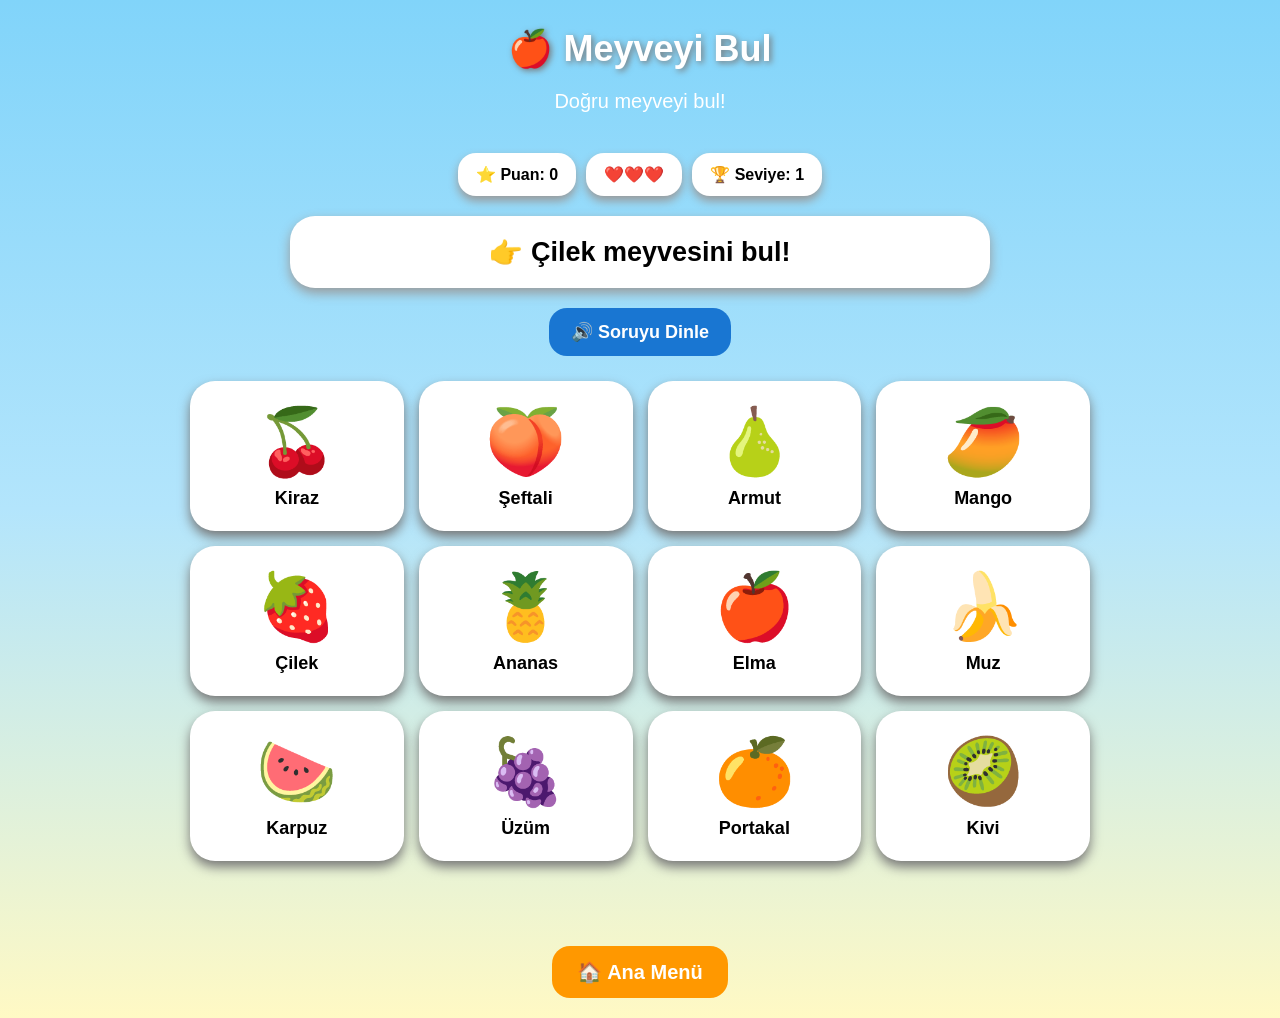
==== pages/meyveler.html @ 3ea0b8ef "Add files via upload" ====
<!DOCTYPE html>
<html lang="tr">
<head>
<meta charset="UTF-8">
<meta name="viewport" content="width=device-width,initial-scale=1.0">

<title>🍎 Meyveyi Bul - Minik Kaşif</title>

<style>
*{
    box-sizing:border-box;
}

body{
    margin:0;
    min-height:100vh;
    font-family:Arial,sans-serif;
    text-align:center;

    background:
    linear-gradient(
        180deg,
        #81D4FA,
        #B3E5FC,
        #FFF9C4
    );

    overflow-x:hidden;
}

header{
    padding:20px;
    color:white;
}

h1{
    font-size:36px;
    margin:8px;
    text-shadow:2px 2px 6px #777;
}

header p{
    font-size:20px;
}

.info{
    display:flex;
    justify-content:center;
    gap:10px;
    flex-wrap:wrap;
}

.box{
    background:white;
    padding:12px 18px;
    border-radius:18px;
    font-weight:bold;
    box-shadow:0 5px 10px #999;
}

#question{
    width:92%;
    max-width:700px;

    margin:20px auto 10px;
    padding:20px;

    background:white;
    border-radius:25px;

    font-size:27px;
    font-weight:bold;

    box-shadow:0 5px 12px #999;
}

.listen{
    border:0;
    border-radius:18px;

    padding:13px 22px;

    background:#1976D2;
    color:white;

    font-size:18px;
    font-weight:bold;

    cursor:pointer;
    margin:10px;
}

#fruits{
    display:grid;

    grid-template-columns:
    repeat(4,1fr);

    gap:15px;

    width:95%;
    max-width:900px;

    margin:15px auto;
}

.fruit{
    min-height:150px;

    border:none;
    border-radius:25px;

    background:white;

    font-size:65px;

    cursor:pointer;

    box-shadow:
    0 6px 12px #777;

    transition:.2s;
}

.fruit:hover{
    transform:scale(1.05);
}

.fruit span{
    display:block;

    margin-top:8px;

    font-size:18px;
    font-weight:bold;
}

.correct{
    background:#4CAF50!important;
    color:white;
}

.wrong{
    background:#F44336!important;
    color:white;

    animation:shake .3s;
}

@keyframes shake{

    25%{
        transform:translateX(-10px);
    }

    50%{
        transform:translateX(10px);
    }

    75%{
        transform:translateX(-10px);
    }

}

#message{
    min-height:50px;

    color:white;

    font-size:28px;
    font-weight:bold;
}

.home{
    margin:20px;

    padding:14px 25px;

    border:none;

    border-radius:18px;

    background:#FF9800;

    color:white;

    font-size:20px;

    font-weight:bold;

    cursor:pointer;
}

@media(max-width:600px){

    h1{
        font-size:29px;
    }

    #question{
        font-size:22px;
    }

    #fruits{
        grid-template-columns:
        repeat(2,1fr);

        gap:10px;
    }

    .fruit{
        min-height:125px;
        font-size:50px;
    }

    .fruit span{
        font-size:16px;
    }

}
</style>
</head>

<body>

<header>

<h1>🍎 Meyveyi Bul</h1>

<p>Doğru meyveyi bul!</p>

</header>


<div class="info">

<div class="box" id="score">
⭐ Puan: 0
</div>

<div class="box" id="lives">
❤️❤️❤️
</div>

<div class="box" id="level">
🏆 Seviye: 1
</div>

</div>


<div id="question">
Hazırlanıyor...
</div>


<button
class="listen"
onclick="readQuestion()">

🔊 Soruyu Dinle

</button>


<div id="fruits"></div>


<div id="message"></div>


<button
class="home"
onclick="location.href='../index.html'">

🏠 Ana Menü

</button>


<script>

/* =================================
   🍎 MEYVELER
================================= */

const fruits=[

{
    emoji:"🍎",
    name:"Elma"
},

{
    emoji:"🍌",
    name:"Muz"
},

{
    emoji:"🍊",
    name:"Portakal"
},

{
    emoji:"🍓",
    name:"Çilek"
},

{
    emoji:"🍇",
    name:"Üzüm"
},

{
    emoji:"🍉",
    name:"Karpuz"
},

{
    emoji:"🍐",
    name:"Armut"
},

{
    emoji:"🍑",
    name:"Şeftali"
},

{
    emoji:"🍍",
    name:"Ananas"
},

{
    emoji:"🥝",
    name:"Kivi"
},

{
    emoji:"🍒",
    name:"Kiraz"
},

{
    emoji:"🥭",
    name:"Mango"
}

];


/* =================================
   OYUN
================================= */

let correct=null;

let score=0;

let lives=3;

let level=1;

let locked=false;


/* =================================
   KARIŞTIR
================================= */

function shuffle(array){

    const a=[...array];

    for(
        let i=a.length-1;
        i>0;
        i--
    ){

        const j=
        Math.floor(
            Math.random()*(i+1)
        );

        [a[i],a[j]]=
        [a[j],a[i]];

    }

    return a;

}


/* =================================
   SESLENDİRME
================================= */

function speak(text){

    if(
        !("speechSynthesis" in window)
    ){

        return;

    }

    speechSynthesis.cancel();

    const voice=
    new SpeechSynthesisUtterance(text);

    voice.lang="tr-TR";

    voice.rate=.82;

    voice.pitch=1.1;

    speechSynthesis.speak(voice);

}


/* =================================
   SORUYU DİNLE
================================= */

function readQuestion(){

    if(!correct){
        return;
    }

    speak(
        correct.name+
        " meyvesini bul"
    );

}


/* =================================
   SES EFEKTİ
================================= */

let audio=null;


function getAudio(){

    if(!audio){

        audio=
        new(
            window.AudioContext ||
            window.webkitAudioContext
        )();

    }

    return audio;

}


function beep(
    frequency,
    duration,
    type="sine"
){

    const context=
    getAudio();

    const oscillator=
    context.createOscillator();

    const gain=
    context.createGain();

    oscillator.type=type;

    oscillator.frequency.value=
    frequency;

    oscillator.connect(gain);

    gain.connect(
        context.destination
    );

    gain.gain.value=.15;

    oscillator.start();

    gain.gain.exponentialRampToValueAtTime(
        .0001,
        context.currentTime+
        duration
    );

    oscillator.stop(
        context.currentTime+
        duration
    );

}


/* =================================
   DOĞRU SES
================================= */

function correctSound(){

    beep(
        700,
        .12,
        "triangle"
    );

    setTimeout(()=>{

        beep(
            900,
            .12,
            "triangle"
        );

    },120);

    setTimeout(()=>{

        beep(
            1200,
            .18,
            "triangle"
        );

    },240);

}


/* =================================
   YANLIŞ SES
================================= */

function wrongSound(){

    beep(
        250,
        .35,
        "sawtooth"
    );

}


/* =================================
   YENİ SORU
================================= */

function newQuestion(){

    locked=false;

    correct=
    fruits[
        Math.floor(
            Math.random()*
            fruits.length
        )
    ];


    document.getElementById(
        "question"
    ).innerHTML=

    "👉 <b>"+
    correct.name+
    "</b> meyvesini bul!";


    createFruits();


    setTimeout(
        readQuestion,
        300
    );

}


/* =================================
   MEYVELERİ OLUŞTUR
================================= */

function createFruits(){

    const area=
    document.getElementById(
        "fruits"
    );

    area.innerHTML="";


    shuffle(fruits).forEach(
        (fruit,index)=>{

            const button=
            document.createElement(
                "button"
            );


            button.className=
            "fruit";


            button.innerHTML=

            fruit.emoji+
            "<span>"+
            fruit.name+
            "</span>";


            button.onclick=()=>{

                checkAnswer(
                    button,
                    fruit
                );

            };


            area.appendChild(
                button
            );

        }
    );

}


/* =================================
   CEVAP
================================= */

function checkAnswer(
    button,
    fruit
){

    if(locked){
        return;
    }

    locked=true;


    /* DOĞRU */

    if(
        fruit.name===
        correct.name
    ){

        score++;


        if(
            score%5===0
        ){

            level++;

        }


        button.classList.add(
            "correct"
        );


        document.getElementById(
            "message"
        ).textContent=
        "🎉 Aferin! Doğru meyve!";


        correctSound();


        speak(
            "Aferin! "+
            correct.name
        );


        updateInfo();


        setTimeout(()=>{

            document.getElementById(
                "message"
            ).textContent="";


            newQuestion();

        },1100);

    }


    /* YANLIŞ */

    else{

        lives--;


        button.classList.add(
            "wrong"
        );


        document.getElementById(
            "message"
        ).textContent=
        "😊 Tekrar dene!";


        wrongSound();


        speak(
            "Tekrar dene!"
        );


        updateInfo();


        setTimeout(()=>{

            button.classList.remove(
                "wrong"
            );


            if(
                lives<=0
            ){

                gameOver();

            }
            else{

                locked=false;

            }

        },750);

    }

}


/* =================================
   BİLGİLER
================================= */

function updateInfo(){

    document.getElementById(
        "score"
    ).textContent=
    "⭐ Puan: "+
    score;


    document.getElementById(
        "lives"
    ).textContent=

    lives>0
    ?"❤️".repeat(lives)
    :"💔";


    document.getElementById(
        "level"
    ).textContent=
    "🏆 Seviye: "+
    level;

}


/* =================================
   OYUN BİTTİ
================================= */

function gameOver(){

    locked=true;


    document.getElementById(
        "question"
    ).textContent=
    "🎮 Oyun Bitti!";


    speak(
        "Oyun bitti. "+
        score+
        " puan kazandın."
    );


    setTimeout(()=>{

        if(
            confirm(
                "🎮 Tekrar oynamak ister misin?"
            )
        ){

            score=0;

            lives=3;

            level=1;


            updateInfo();

            newQuestion();

        }
        else{

            location.href=
            "../index.html";

        }

    },800);

}


/* =================================
   BAŞLAT
================================= */

updateInfo();

newQuestion();

</script>

</body>
</html>
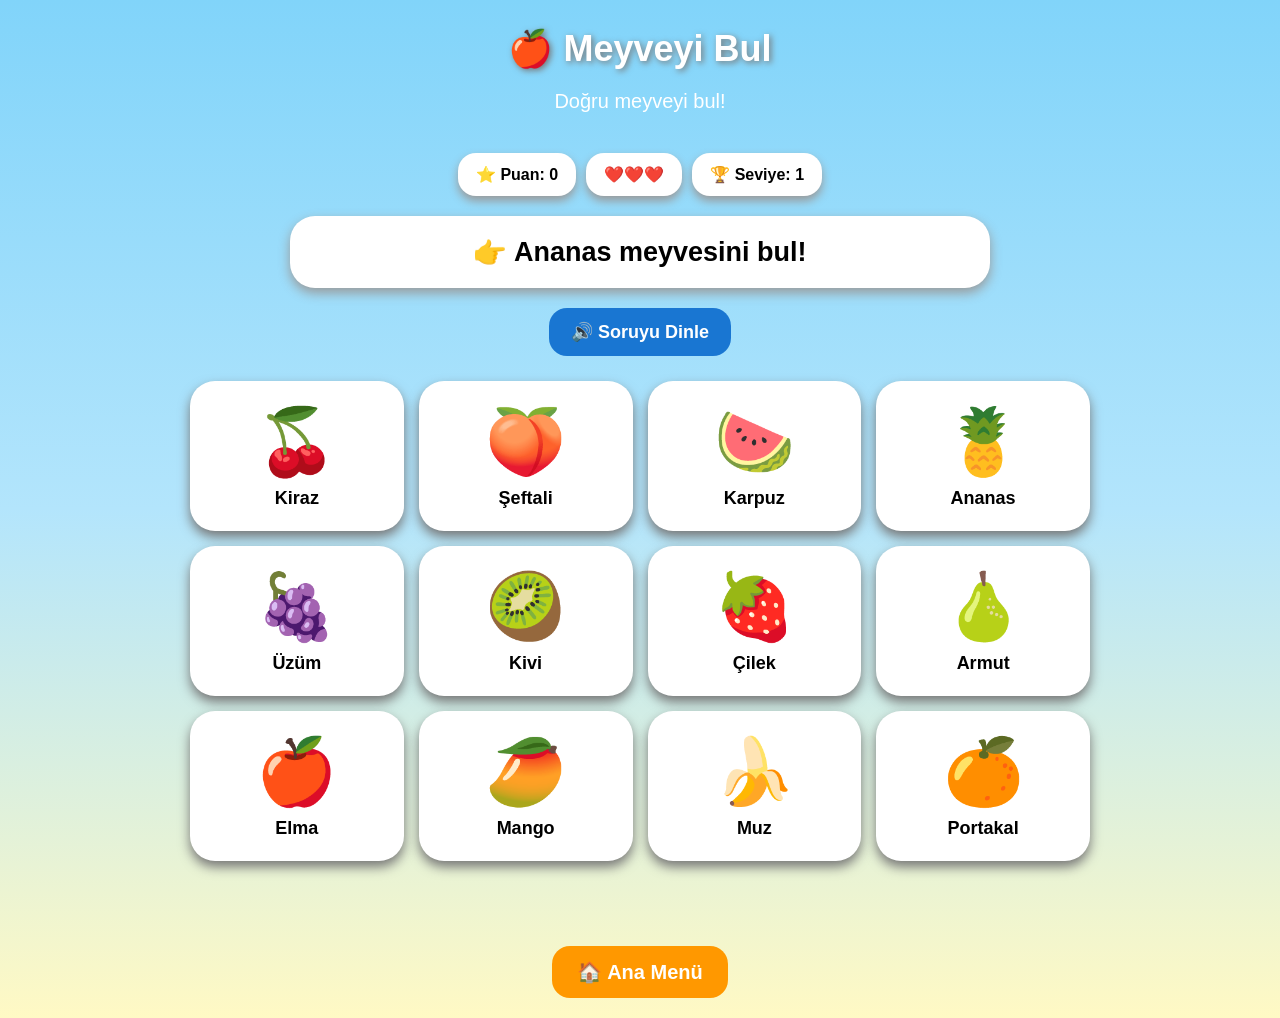
==== commit 65a98d79: "Add files via upload" ====
--- a/pages/meyveler.html
+++ b/pages/meyveler.html
@@ -1,5 +1,6 @@
 <!DOCTYPE html>
 <html lang="tr">
+
 <head>
 <meta charset="UTF-8">
 <meta name="viewport" content="width=device-width,initial-scale=1.0">
@@ -7,6 +8,7 @@
 <title>🍎 Meyveyi Bul - Minik Kaşif</title>
 
 <style>
+
 *{
     box-sizing:border-box;
 }
@@ -88,6 +90,12 @@
 
     cursor:pointer;
     margin:10px;
+
+    -webkit-tap-highlight-color:transparent;
+}
+
+.listen:active{
+    transform:scale(.96);
 }
 
 #fruits{
@@ -120,10 +128,16 @@
     0 6px 12px #777;
 
     transition:.2s;
+
+    -webkit-tap-highlight-color:transparent;
 }
 
 .fruit:hover{
     transform:scale(1.05);
+}
+
+.fruit:active{
+    transform:scale(.96);
 }
 
 .fruit span{
@@ -190,6 +204,8 @@
     font-weight:bold;
 
     cursor:pointer;
+
+    -webkit-tap-highlight-color:transparent;
 }
 
 @media(max-width:600px){
@@ -219,8 +235,10 @@
     }
 
 }
+
 </style>
 </head>
+
 
 <body>
 
@@ -257,6 +275,7 @@
 
 <button
 class="listen"
+id="listenButton"
 onclick="readQuestion()">
 
 🔊 Soruyu Dinle
@@ -285,7 +304,7 @@
    🍎 MEYVELER
 ================================= */
 
-const fruits=[
+const fruits = [
 
 {
     emoji:"🍎",
@@ -351,40 +370,42 @@
 
 
 /* =================================
-   OYUN
-================================= */
-
-let correct=null;
-
-let score=0;
-
-let lives=3;
-
-let level=1;
-
-let locked=false;
-
-
-/* =================================
-   KARIŞTIR
+   🎮 OYUN DEĞİŞKENLERİ
+================================= */
+
+let correct = null;
+
+let score = 0;
+
+let lives = 3;
+
+let level = 1;
+
+let locked = false;
+
+let audio = null;
+
+
+/* =================================
+   🔀 KARIŞTIR
 ================================= */
 
 function shuffle(array){
 
-    const a=[...array];
+    const a = [...array];
 
     for(
-        let i=a.length-1;
-        i>0;
+        let i = a.length - 1;
+        i > 0;
         i--
     ){
 
-        const j=
+        const j =
         Math.floor(
-            Math.random()*(i+1)
-        );
-
-        [a[i],a[j]]=
+            Math.random() * (i + 1)
+        );
+
+        [a[i],a[j]] =
         [a[j],a[i]];
 
     }
@@ -395,37 +416,80 @@
 
 
 /* =================================
-   SESLENDİRME
+   🔊 AUDIO CONTEXT
+================================= */
+
+function getAudio(){
+
+    if(!audio){
+
+        const AudioContext =
+        window.AudioContext ||
+        window.webkitAudioContext;
+
+        if(!AudioContext){
+            return null;
+        }
+
+        audio = new AudioContext();
+
+    }
+
+    if(audio.state === "suspended"){
+
+        audio.resume().catch(
+            () => {}
+        );
+
+    }
+
+    return audio;
+
+}
+
+
+/* =================================
+   🗣️ KONUŞMA
 ================================= */
 
 function speak(text){
 
-    if(
-        !("speechSynthesis" in window)
-    ){
-
+    if(!("speechSynthesis" in window)){
         return;
-
-    }
-
-    speechSynthesis.cancel();
-
-    const voice=
-    new SpeechSynthesisUtterance(text);
-
-    voice.lang="tr-TR";
-
-    voice.rate=.82;
-
-    voice.pitch=1.1;
-
-    speechSynthesis.speak(voice);
-
-}
-
-
-/* =================================
-   SORUYU DİNLE
+    }
+
+    try{
+
+        speechSynthesis.cancel();
+
+        const voice =
+        new SpeechSynthesisUtterance(text);
+
+        voice.lang = "tr-TR";
+
+        voice.rate = 0.82;
+
+        voice.pitch = 1.1;
+
+        voice.volume = 1;
+
+        speechSynthesis.speak(voice);
+
+    }
+    catch(error){
+
+        console.log(
+            "Seslendirme hatası:",
+            error
+        );
+
+    }
+
+}
+
+
+/* =================================
+   🔊 SORUYU DİNLE
 ================================= */
 
 function readQuestion(){
@@ -434,8 +498,26 @@
         return;
     }
 
+    /*
+       Kullanıcı butona bastığı için
+       telefon ses iznini burada alıyoruz.
+    */
+
+    const context = getAudio();
+
+    if(
+        context &&
+        context.state === "suspended"
+    ){
+
+        context.resume().catch(
+            () => {}
+        );
+
+    }
+
     speak(
-        correct.name+
+        correct.name +
         " meyvesini bul"
     );
 
@@ -443,47 +525,38 @@
 
 
 /* =================================
-   SES EFEKTİ
-================================= */
-
-let audio=null;
-
-
-function getAudio(){
-
-    if(!audio){
-
-        audio=
-        new(
-            window.AudioContext ||
-            window.webkitAudioContext
-        )();
-
-    }
-
-    return audio;
-
-}
-
+   🔔 BİP SESİ
+================================= */
 
 function beep(
     frequency,
     duration,
-    type="sine"
+    type = "sine"
 ){
 
-    const context=
-    getAudio();
-
-    const oscillator=
+    const context = getAudio();
+
+    if(!context){
+        return;
+    }
+
+    if(context.state === "suspended"){
+
+        context.resume().catch(
+            () => {}
+        );
+
+    }
+
+    const oscillator =
     context.createOscillator();
 
-    const gain=
+    const gain =
     context.createGain();
 
-    oscillator.type=type;
-
-    oscillator.frequency.value=
+    oscillator.type = type;
+
+    oscillator.frequency.value =
     frequency;
 
     oscillator.connect(gain);
@@ -492,51 +565,54 @@
         context.destination
     );
 
-    gain.gain.value=.15;
-
-    oscillator.start();
+    gain.gain.setValueAtTime(
+        0.15,
+        context.currentTime
+    );
 
     gain.gain.exponentialRampToValueAtTime(
-        .0001,
-        context.currentTime+
-        duration
+        0.0001,
+        context.currentTime + duration
+    );
+
+    oscillator.start(
+        context.currentTime
     );
 
     oscillator.stop(
-        context.currentTime+
-        duration
-    );
-
-}
-
-
-/* =================================
-   DOĞRU SES
+        context.currentTime + duration
+    );
+
+}
+
+
+/* =================================
+   ✅ DOĞRU SES
 ================================= */
 
 function correctSound(){
 
     beep(
         700,
-        .12,
+        0.12,
         "triangle"
     );
 
-    setTimeout(()=>{
+    setTimeout(() => {
 
         beep(
             900,
-            .12,
+            0.12,
             "triangle"
         );
 
     },120);
 
-    setTimeout(()=>{
+    setTimeout(() => {
 
         beep(
             1200,
-            .18,
+            0.18,
             "triangle"
         );
 
@@ -546,14 +622,14 @@
 
 
 /* =================================
-   YANLIŞ SES
+   ❌ YANLIŞ SES
 ================================= */
 
 function wrongSound(){
 
     beep(
         250,
-        .35,
+        0.35,
         "sawtooth"
     );
 
@@ -561,17 +637,17 @@
 
 
 /* =================================
-   YENİ SORU
+   🆕 YENİ SORU
 ================================= */
 
 function newQuestion(){
 
-    locked=false;
-
-    correct=
+    locked = false;
+
+    correct =
     fruits[
         Math.floor(
-            Math.random()*
+            Math.random() *
             fruits.length
         )
     ];
@@ -579,60 +655,54 @@
 
     document.getElementById(
         "question"
-    ).innerHTML=
-
-    "👉 <b>"+
-    correct.name+
+    ).innerHTML =
+
+    "👉 <b>" +
+    correct.name +
     "</b> meyvesini bul!";
 
 
     createFruits();
 
-
-    setTimeout(
-        readQuestion,
-        300
-    );
-
-}
-
-
-/* =================================
-   MEYVELERİ OLUŞTUR
+}
+
+
+/* =================================
+   🍎 MEYVELERİ OLUŞTUR
 ================================= */
 
 function createFruits(){
 
-    const area=
+    const area =
     document.getElementById(
         "fruits"
     );
 
-    area.innerHTML="";
+    area.innerHTML = "";
 
 
     shuffle(fruits).forEach(
-        (fruit,index)=>{
-
-            const button=
+        (fruit) => {
+
+            const button =
             document.createElement(
                 "button"
             );
 
 
-            button.className=
+            button.className =
             "fruit";
 
 
-            button.innerHTML=
-
-            fruit.emoji+
-            "<span>"+
-            fruit.name+
+            button.innerHTML =
+
+            fruit.emoji +
+            "<span>" +
+            fruit.name +
             "</span>";
 
 
-            button.onclick=()=>{
+            button.onclick = () => {
 
                 checkAnswer(
                     button,
@@ -653,7 +723,7 @@
 
 
 /* =================================
-   CEVAP
+   🎯 CEVAP KONTROL
 ================================= */
 
 function checkAnswer(
@@ -665,13 +735,15 @@
         return;
     }
 
-    locked=true;
-
-
-    /* DOĞRU */
+    locked = true;
+
+
+    /* =============================
+       ✅ DOĞRU
+    ============================= */
 
     if(
-        fruit.name===
+        fruit.name ===
         correct.name
     ){
 
@@ -679,7 +751,7 @@
 
 
         if(
-            score%5===0
+            score % 5 === 0
         ){
 
             level++;
@@ -694,15 +766,22 @@
 
         document.getElementById(
             "message"
-        ).textContent=
+        ).textContent =
+
         "🎉 Aferin! Doğru meyve!";
 
 
+        /*
+           Kullanıcı zaten meyveye
+           dokunduğu için telefon
+           ses oynatmaya izin verir.
+        */
+
         correctSound();
 
 
         speak(
-            "Aferin! "+
+            "Aferin! " +
             correct.name
         );
 
@@ -710,11 +789,11 @@
         updateInfo();
 
 
-        setTimeout(()=>{
+        setTimeout(() => {
 
             document.getElementById(
                 "message"
-            ).textContent="";
+            ).textContent = "";
 
 
             newQuestion();
@@ -724,7 +803,9 @@
     }
 
 
-    /* YANLIŞ */
+    /* =============================
+       ❌ YANLIŞ
+    ============================= */
 
     else{
 
@@ -738,7 +819,8 @@
 
         document.getElementById(
             "message"
-        ).textContent=
+        ).textContent =
+
         "😊 Tekrar dene!";
 
 
@@ -753,7 +835,7 @@
         updateInfo();
 
 
-        setTimeout(()=>{
+        setTimeout(() => {
 
             button.classList.remove(
                 "wrong"
@@ -761,7 +843,7 @@
 
 
             if(
-                lives<=0
+                lives <= 0
             ){
 
                 gameOver();
@@ -769,7 +851,7 @@
             }
             else{
 
-                locked=false;
+                locked = false;
 
             }
 
@@ -781,59 +863,62 @@
 
 
 /* =================================
-   BİLGİLER
+   📊 BİLGİLERİ GÜNCELLE
 ================================= */
 
 function updateInfo(){
 
     document.getElementById(
         "score"
-    ).textContent=
-    "⭐ Puan: "+
+    ).textContent =
+
+    "⭐ Puan: " +
     score;
 
 
     document.getElementById(
         "lives"
-    ).textContent=
-
-    lives>0
-    ?"❤️".repeat(lives)
-    :"💔";
+    ).textContent =
+
+    lives > 0
+    ? "❤️".repeat(lives)
+    : "💔";
 
 
     document.getElementById(
         "level"
-    ).textContent=
-    "🏆 Seviye: "+
+    ).textContent =
+
+    "🏆 Seviye: " +
     level;
 
 }
 
 
 /* =================================
-   OYUN BİTTİ
+   🎮 OYUN BİTTİ
 ================================= */
 
 function gameOver(){
 
-    locked=true;
+    locked = true;
 
 
     document.getElementById(
         "question"
-    ).textContent=
+    ).textContent =
+
     "🎮 Oyun Bitti!";
 
 
     speak(
-        "Oyun bitti. "+
-        score+
+        "Oyun bitti. " +
+        score +
         " puan kazandın."
     );
 
 
-    setTimeout(()=>{
+    setTimeout(() => {
 
         if(
             confirm(
@@ -841,11 +926,11 @@
             )
         ){
 
-            score=0;
-
-            lives=3;
-
-            level=1;
+            score = 0;
+
+            lives = 3;
+
+            level = 1;
 
 
             updateInfo();
@@ -855,7 +940,7 @@
         }
         else{
 
-            location.href=
+            location.href =
             "../index.html";
 
         }
@@ -866,12 +951,39 @@
 
 
 /* =================================
-   BAŞLAT
+   🚀 BAŞLAT
 ================================= */
 
 updateInfo();
 
 newQuestion();
+
+
+/* =================================
+   📱 TELEFON SES DESTEĞİ
+================================= */
+
+/*
+   Kullanıcı sayfaya ilk kez dokunduğunda
+   AudioContext'i hazırlıyoruz.
+
+   Bu işlem ses çalmaz.
+   Sadece telefonun ses motorunu
+   hazır hale getirir.
+*/
+
+document.addEventListener(
+    "touchstart",
+    function(){
+
+        getAudio();
+
+    },
+    {
+        once:true,
+        passive:true
+    }
+);
 
 </script>
 
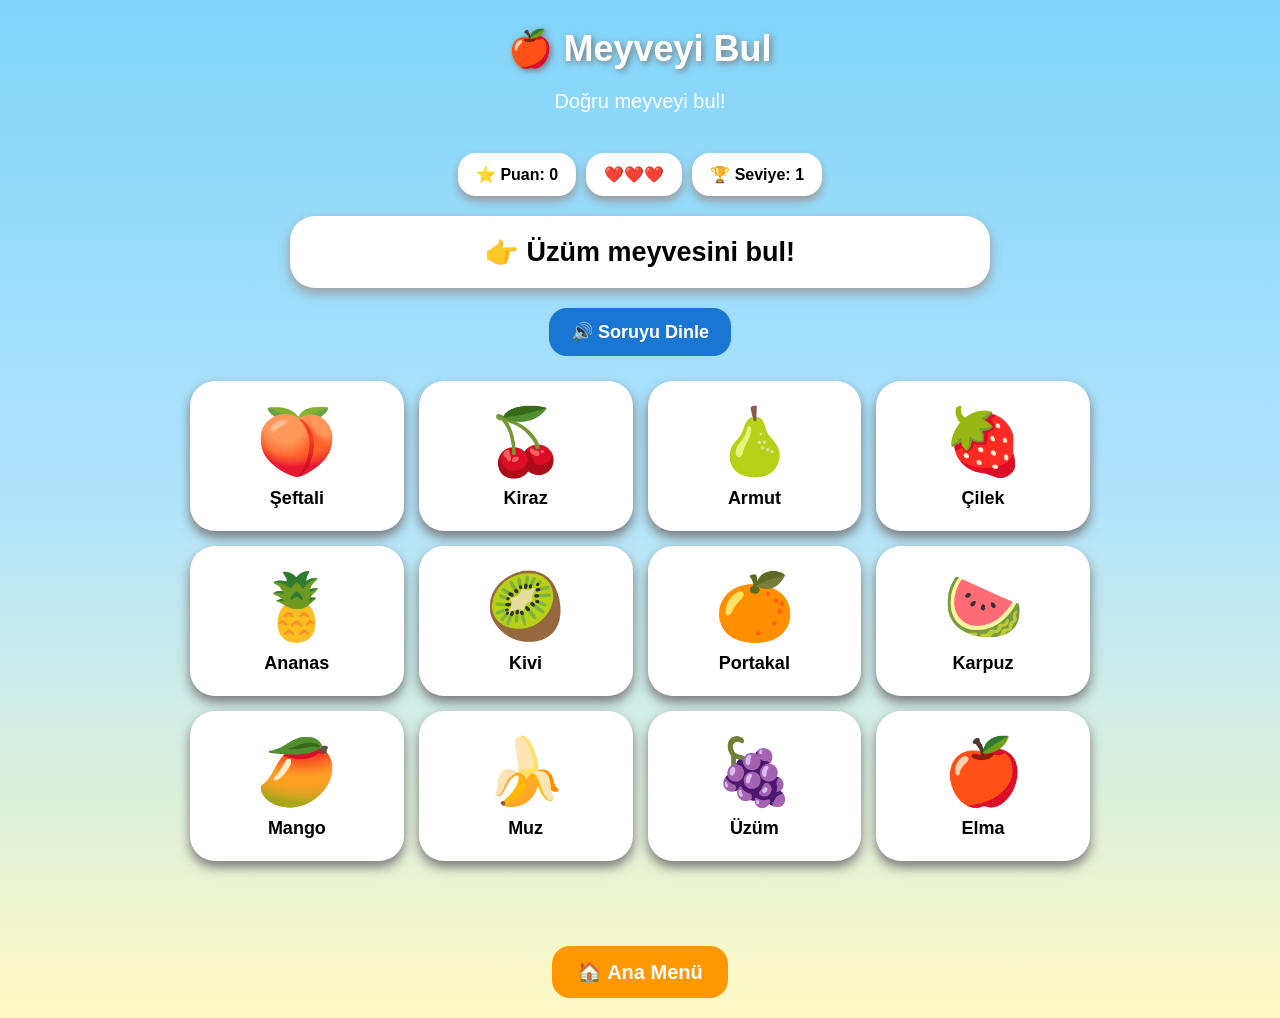
==== commit 32c3526f: "Add files via upload" ====
--- a/pages/meyveler.html
+++ b/pages/meyveler.html
@@ -2,8 +2,13 @@
 <html lang="tr">
 
 <head>
+
 <meta charset="UTF-8">
-<meta name="viewport" content="width=device-width,initial-scale=1.0">
+
+<meta
+    name="viewport"
+    content="width=device-width,initial-scale=1.0"
+>
 
 <title>🍎 Meyveyi Bul - Minik Kaşif</title>
 
@@ -16,7 +21,9 @@
 body{
     margin:0;
     min-height:100vh;
+
     font-family:Arial,sans-serif;
+
     text-align:center;
 
     background:
@@ -38,7 +45,9 @@
 h1{
     font-size:36px;
     margin:8px;
-    text-shadow:2px 2px 6px #777;
+
+    text-shadow:
+    2px 2px 6px #777;
 }
 
 header p{
@@ -46,59 +55,82 @@
 }
 
 .info{
+
     display:flex;
+
     justify-content:center;
+
     gap:10px;
+
     flex-wrap:wrap;
 }
 
 .box{
+
     background:white;
+
     padding:12px 18px;
+
     border-radius:18px;
+
     font-weight:bold;
-    box-shadow:0 5px 10px #999;
+
+    box-shadow:
+    0 5px 10px #999;
 }
 
 #question{
+
     width:92%;
+
     max-width:700px;
 
     margin:20px auto 10px;
+
     padding:20px;
 
     background:white;
+
     border-radius:25px;
 
     font-size:27px;
+
     font-weight:bold;
 
-    box-shadow:0 5px 12px #999;
+    box-shadow:
+    0 5px 12px #999;
 }
 
 .listen{
+
     border:0;
+
     border-radius:18px;
 
     padding:13px 22px;
 
     background:#1976D2;
+
     color:white;
 
     font-size:18px;
+
     font-weight:bold;
 
     cursor:pointer;
+
     margin:10px;
 
     -webkit-tap-highlight-color:transparent;
 }
 
 .listen:active{
-    transform:scale(.96);
+
+    transform:scale(.95);
 }
 
 #fruits{
+
     display:grid;
 
     grid-template-columns:
@@ -107,15 +139,18 @@
     gap:15px;
 
     width:95%;
+
     max-width:900px;
 
     margin:15px auto;
 }
 
 .fruit{
+
     min-height:150px;
 
     border:none;
+
     border-radius:25px;
 
     background:white;
@@ -133,29 +168,37 @@
 }
 
 .fruit:hover{
+
     transform:scale(1.05);
 }
 
 .fruit:active{
-    transform:scale(.96);
+
+    transform:scale(.95);
 }
 
 .fruit span{
+
     display:block;
 
     margin-top:8px;
 
     font-size:18px;
+
     font-weight:bold;
 }
 
 .correct{
-    background:#4CAF50!important;
+
+    background:#4CAF50 !important;
+
     color:white;
 }
 
 .wrong{
-    background:#F44336!important;
+
+    background:#F44336 !important;
+
     color:white;
 
     animation:shake .3s;
@@ -178,15 +221,18 @@
 }
 
 #message{
+
     min-height:50px;
 
     color:white;
 
     font-size:28px;
+
     font-weight:bold;
 }
 
 .home{
+
     margin:20px;
 
     padding:14px 25px;
@@ -204,8 +250,6 @@
     font-weight:bold;
 
     cursor:pointer;
-
-    -webkit-tap-highlight-color:transparent;
 }
 
 @media(max-width:600px){
@@ -219,6 +263,7 @@
     }
 
     #fruits{
+
         grid-template-columns:
         repeat(2,1fr);
 
@@ -226,21 +271,26 @@
     }
 
     .fruit{
+
         min-height:125px;
+
         font-size:50px;
     }
 
     .fruit span{
+
         font-size:16px;
     }
 
 }
 
 </style>
+
 </head>
 
 
 <body>
+
 
 <header>
 
@@ -269,14 +319,16 @@
 
 
 <div id="question">
+
 Hazırlanıyor...
+
 </div>
 
 
 <button
 class="listen"
 id="listenButton"
-onclick="readQuestion()">
+onclick="playQuestionSound()">
 
 🔊 Soruyu Dinle
 
@@ -300,78 +352,91 @@
 
 <script>
 
-/* =================================
+
+/* =========================================
    🍎 MEYVELER
-================================= */
+========================================= */
 
 const fruits = [
 
-{
-    emoji:"🍎",
-    name:"Elma"
-},
-
-{
-    emoji:"🍌",
-    name:"Muz"
-},
-
-{
-    emoji:"🍊",
-    name:"Portakal"
-},
-
-{
-    emoji:"🍓",
-    name:"Çilek"
-},
-
-{
-    emoji:"🍇",
-    name:"Üzüm"
-},
-
-{
-    emoji:"🍉",
-    name:"Karpuz"
-},
-
-{
-    emoji:"🍐",
-    name:"Armut"
-},
-
-{
-    emoji:"🍑",
-    name:"Şeftali"
-},
-
-{
-    emoji:"🍍",
-    name:"Ananas"
-},
-
-{
-    emoji:"🥝",
-    name:"Kivi"
-},
-
-{
-    emoji:"🍒",
-    name:"Kiraz"
-},
-
-{
-    emoji:"🥭",
-    name:"Mango"
-}
+    {
+        emoji:"🍎",
+        name:"Elma",
+        sound:"elma.mp3"
+    },
+
+    {
+        emoji:"🍌",
+        name:"Muz",
+        sound:"muz.mp3"
+    },
+
+    {
+        emoji:"🍊",
+        name:"Portakal",
+        sound:"portakal.mp3"
+    },
+
+    {
+        emoji:"🍓",
+        name:"Çilek",
+        sound:"cilek.mp3"
+    },
+
+    {
+        emoji:"🍇",
+        name:"Üzüm",
+        sound:"uzum.mp3"
+    },
+
+    {
+        emoji:"🍉",
+        name:"Karpuz",
+        sound:"karpuz.mp3"
+    },
+
+    {
+        emoji:"🍐",
+        name:"Armut",
+        sound:"armut.mp3"
+    },
+
+    {
+        emoji:"🍑",
+        name:"Şeftali",
+        sound:"seftali.mp3"
+    },
+
+    {
+        emoji:"🍍",
+        name:"Ananas",
+        sound:"ananas.mp3"
+    },
+
+    {
+        emoji:"🥝",
+        name:"Kivi",
+        sound:"kivi.mp3"
+    },
+
+    {
+        emoji:"🍒",
+        name:"Kiraz",
+        sound:"kiraz.mp3"
+    },
+
+    {
+        emoji:"🥭",
+        name:"Mango",
+        sound:"mango.mp3"
+    }
 
 ];
 
 
-/* =================================
-   🎮 OYUN DEĞİŞKENLERİ
-================================= */
+/* =========================================
+   🎮 DEĞİŞKENLER
+========================================= */
 
 let correct = null;
 
@@ -383,16 +448,125 @@
 
 let locked = false;
 
-let audio = null;
-
-
-/* =================================
+
+/* =========================================
+   🔊 SES DOSYASI
+========================================= */
+
+let currentAudio = null;
+
+
+/* =========================================
+   🔊 SES ÇAL
+========================================= */
+
+function playSound(file){
+
+    try{
+
+        if(currentAudio){
+
+            currentAudio.pause();
+
+            currentAudio.currentTime = 0;
+
+        }
+
+
+        currentAudio =
+        new Audio(
+            "../sounds/" + file
+        );
+
+
+        currentAudio.volume = 1;
+
+
+        const promise =
+        currentAudio.play();
+
+
+        if(promise){
+
+            promise.catch(error => {
+
+                console.log(
+                    "Ses oynatılamadı:",
+                    error
+                );
+
+            });
+
+        }
+
+    }
+
+    catch(error){
+
+        console.log(
+            "Ses hatası:",
+            error
+        );
+
+    }
+
+}
+
+
+/* =========================================
+   🔊 SORUYU DİNLE
+========================================= */
+
+function playQuestionSound(){
+
+    if(!correct){
+
+        return;
+
+    }
+
+    playSound(
+        correct.sound
+    );
+
+}
+
+
+/* =========================================
+   ✅ DOĞRU SES
+========================================= */
+
+function correctSound(){
+
+    playSound(
+        "aferin.mp3"
+    );
+
+}
+
+
+/* =========================================
+   ❌ YANLIŞ SES
+========================================= */
+
+function wrongSound(){
+
+    playSound(
+        "tekrar-dene.mp3"
+    );
+
+}
+
+
+/* =========================================
    🔀 KARIŞTIR
-================================= */
+========================================= */
 
 function shuffle(array){
 
-    const a = [...array];
+    const a =
+    [...array];
+
 
     for(
         let i = a.length - 1;
@@ -402,247 +576,36 @@
 
         const j =
         Math.floor(
-            Math.random() * (i + 1)
+            Math.random() *
+            (i + 1)
         );
 
-        [a[i],a[j]] =
-        [a[j],a[i]];
-
-    }
+
+        [
+            a[i],
+            a[j]
+        ] =
+        [
+            a[j],
+            a[i]
+        ];
+
+    }
+
 
     return a;
 
 }
 
 
-/* =================================
-   🔊 AUDIO CONTEXT
-================================= */
-
-function getAudio(){
-
-    if(!audio){
-
-        const AudioContext =
-        window.AudioContext ||
-        window.webkitAudioContext;
-
-        if(!AudioContext){
-            return null;
-        }
-
-        audio = new AudioContext();
-
-    }
-
-    if(audio.state === "suspended"){
-
-        audio.resume().catch(
-            () => {}
-        );
-
-    }
-
-    return audio;
-
-}
-
-
-/* =================================
-   🗣️ KONUŞMA
-================================= */
-
-function speak(text){
-
-    if(!("speechSynthesis" in window)){
-        return;
-    }
-
-    try{
-
-        speechSynthesis.cancel();
-
-        const voice =
-        new SpeechSynthesisUtterance(text);
-
-        voice.lang = "tr-TR";
-
-        voice.rate = 0.82;
-
-        voice.pitch = 1.1;
-
-        voice.volume = 1;
-
-        speechSynthesis.speak(voice);
-
-    }
-    catch(error){
-
-        console.log(
-            "Seslendirme hatası:",
-            error
-        );
-
-    }
-
-}
-
-
-/* =================================
-   🔊 SORUYU DİNLE
-================================= */
-
-function readQuestion(){
-
-    if(!correct){
-        return;
-    }
-
-    /*
-       Kullanıcı butona bastığı için
-       telefon ses iznini burada alıyoruz.
-    */
-
-    const context = getAudio();
-
-    if(
-        context &&
-        context.state === "suspended"
-    ){
-
-        context.resume().catch(
-            () => {}
-        );
-
-    }
-
-    speak(
-        correct.name +
-        " meyvesini bul"
-    );
-
-}
-
-
-/* =================================
-   🔔 BİP SESİ
-================================= */
-
-function beep(
-    frequency,
-    duration,
-    type = "sine"
-){
-
-    const context = getAudio();
-
-    if(!context){
-        return;
-    }
-
-    if(context.state === "suspended"){
-
-        context.resume().catch(
-            () => {}
-        );
-
-    }
-
-    const oscillator =
-    context.createOscillator();
-
-    const gain =
-    context.createGain();
-
-    oscillator.type = type;
-
-    oscillator.frequency.value =
-    frequency;
-
-    oscillator.connect(gain);
-
-    gain.connect(
-        context.destination
-    );
-
-    gain.gain.setValueAtTime(
-        0.15,
-        context.currentTime
-    );
-
-    gain.gain.exponentialRampToValueAtTime(
-        0.0001,
-        context.currentTime + duration
-    );
-
-    oscillator.start(
-        context.currentTime
-    );
-
-    oscillator.stop(
-        context.currentTime + duration
-    );
-
-}
-
-
-/* =================================
-   ✅ DOĞRU SES
-================================= */
-
-function correctSound(){
-
-    beep(
-        700,
-        0.12,
-        "triangle"
-    );
-
-    setTimeout(() => {
-
-        beep(
-            900,
-            0.12,
-            "triangle"
-        );
-
-    },120);
-
-    setTimeout(() => {
-
-        beep(
-            1200,
-            0.18,
-            "triangle"
-        );
-
-    },240);
-
-}
-
-
-/* =================================
-   ❌ YANLIŞ SES
-================================= */
-
-function wrongSound(){
-
-    beep(
-        250,
-        0.35,
-        "sawtooth"
-    );
-
-}
-
-
-/* =================================
+/* =========================================
    🆕 YENİ SORU
-================================= */
+========================================= */
 
 function newQuestion(){
 
     locked = false;
+
 
     correct =
     fruits[
@@ -667,9 +630,9 @@
 }
 
 
-/* =================================
+/* =========================================
    🍎 MEYVELERİ OLUŞTUR
-================================= */
+========================================= */
 
 function createFruits(){
 
@@ -678,11 +641,13 @@
         "fruits"
     );
 
+
     area.innerHTML = "";
 
 
     shuffle(fruits).forEach(
-        (fruit) => {
+        fruit => {
+
 
             const button =
             document.createElement(
@@ -697,12 +662,15 @@
             button.innerHTML =
 
             fruit.emoji +
+
             "<span>" +
+
             fruit.name +
+
             "</span>";
 
 
-            button.onclick = () => {
+            button.onclick = function(){
 
                 checkAnswer(
                     button,
@@ -722,9 +690,9 @@
 }
 
 
-/* =================================
-   🎯 CEVAP KONTROL
-================================= */
+/* =========================================
+   🎯 CEVAP
+========================================= */
 
 function checkAnswer(
     button,
@@ -732,15 +700,18 @@
 ){
 
     if(locked){
+
         return;
-    }
+
+    }
+
 
     locked = true;
 
 
-    /* =============================
+    /* ================================
        ✅ DOĞRU
-    ============================= */
+    ================================= */
 
     if(
         fruit.name ===
@@ -771,41 +742,32 @@
         "🎉 Aferin! Doğru meyve!";
 
 
-        /*
-           Kullanıcı zaten meyveye
-           dokunduğu için telefon
-           ses oynatmaya izin verir.
-        */
-
         correctSound();
 
 
-        speak(
-            "Aferin! " +
-            correct.name
+        updateInfo();
+
+
+        setTimeout(
+            function(){
+
+                document.getElementById(
+                    "message"
+                ).textContent = "";
+
+
+                newQuestion();
+
+            },
+            1200
         );
 
-
-        updateInfo();
-
-
-        setTimeout(() => {
-
-            document.getElementById(
-                "message"
-            ).textContent = "";
-
-
-            newQuestion();
-
-        },1100);
-
-    }
-
-
-    /* =============================
+    }
+
+
+    /* ================================
        ❌ YANLIŞ
-    ============================= */
+    ================================= */
 
     else{
 
@@ -827,44 +789,43 @@
         wrongSound();
 
 
-        speak(
-            "Tekrar dene!"
+        updateInfo();
+
+
+        setTimeout(
+            function(){
+
+                button.classList.remove(
+                    "wrong"
+                );
+
+
+                if(
+                    lives <= 0
+                ){
+
+                    gameOver();
+
+                }
+
+                else{
+
+                    locked = false;
+
+                }
+
+            },
+            800
         );
 
-
-        updateInfo();
-
-
-        setTimeout(() => {
-
-            button.classList.remove(
-                "wrong"
-            );
-
-
-            if(
-                lives <= 0
-            ){
-
-                gameOver();
-
-            }
-            else{
-
-                locked = false;
-
-            }
-
-        },750);
-
-    }
-
-}
-
-
-/* =================================
-   📊 BİLGİLERİ GÜNCELLE
-================================= */
+    }
+
+}
+
+
+/* =========================================
+   📊 BİLGİLER
+========================================= */
 
 function updateInfo(){
 
@@ -881,7 +842,9 @@
     ).textContent =
 
     lives > 0
+
     ? "❤️".repeat(lives)
+
     : "💔";
 
 
@@ -895,9 +858,9 @@
 }
 
 
-/* =================================
+/* =========================================
    🎮 OYUN BİTTİ
-================================= */
+========================================= */
 
 function gameOver(){
 
@@ -911,81 +874,53 @@
     "🎮 Oyun Bitti!";
 
 
-    speak(
-        "Oyun bitti. " +
-        score +
-        " puan kazandın."
+    setTimeout(
+        function(){
+
+            if(
+                confirm(
+                    "🎮 Tekrar oynamak ister misin?"
+                )
+            ){
+
+                score = 0;
+
+                lives = 3;
+
+                level = 1;
+
+
+                updateInfo();
+
+                newQuestion();
+
+            }
+
+            else{
+
+                location.href =
+                "../index.html";
+
+            }
+
+        },
+        500
     );
 
-
-    setTimeout(() => {
-
-        if(
-            confirm(
-                "🎮 Tekrar oynamak ister misin?"
-            )
-        ){
-
-            score = 0;
-
-            lives = 3;
-
-            level = 1;
-
-
-            updateInfo();
-
-            newQuestion();
-
-        }
-        else{
-
-            location.href =
-            "../index.html";
-
-        }
-
-    },800);
-
-}
-
-
-/* =================================
+}
+
+
+/* =========================================
    🚀 BAŞLAT
-================================= */
+========================================= */
 
 updateInfo();
 
 newQuestion();
 
 
-/* =================================
-   📱 TELEFON SES DESTEĞİ
-================================= */
-
-/*
-   Kullanıcı sayfaya ilk kez dokunduğunda
-   AudioContext'i hazırlıyoruz.
-
-   Bu işlem ses çalmaz.
-   Sadece telefonun ses motorunu
-   hazır hale getirir.
-*/
-
-document.addEventListener(
-    "touchstart",
-    function(){
-
-        getAudio();
-
-    },
-    {
-        once:true,
-        passive:true
-    }
-);
-
 </script>
 
 </body>
+
 </html>
